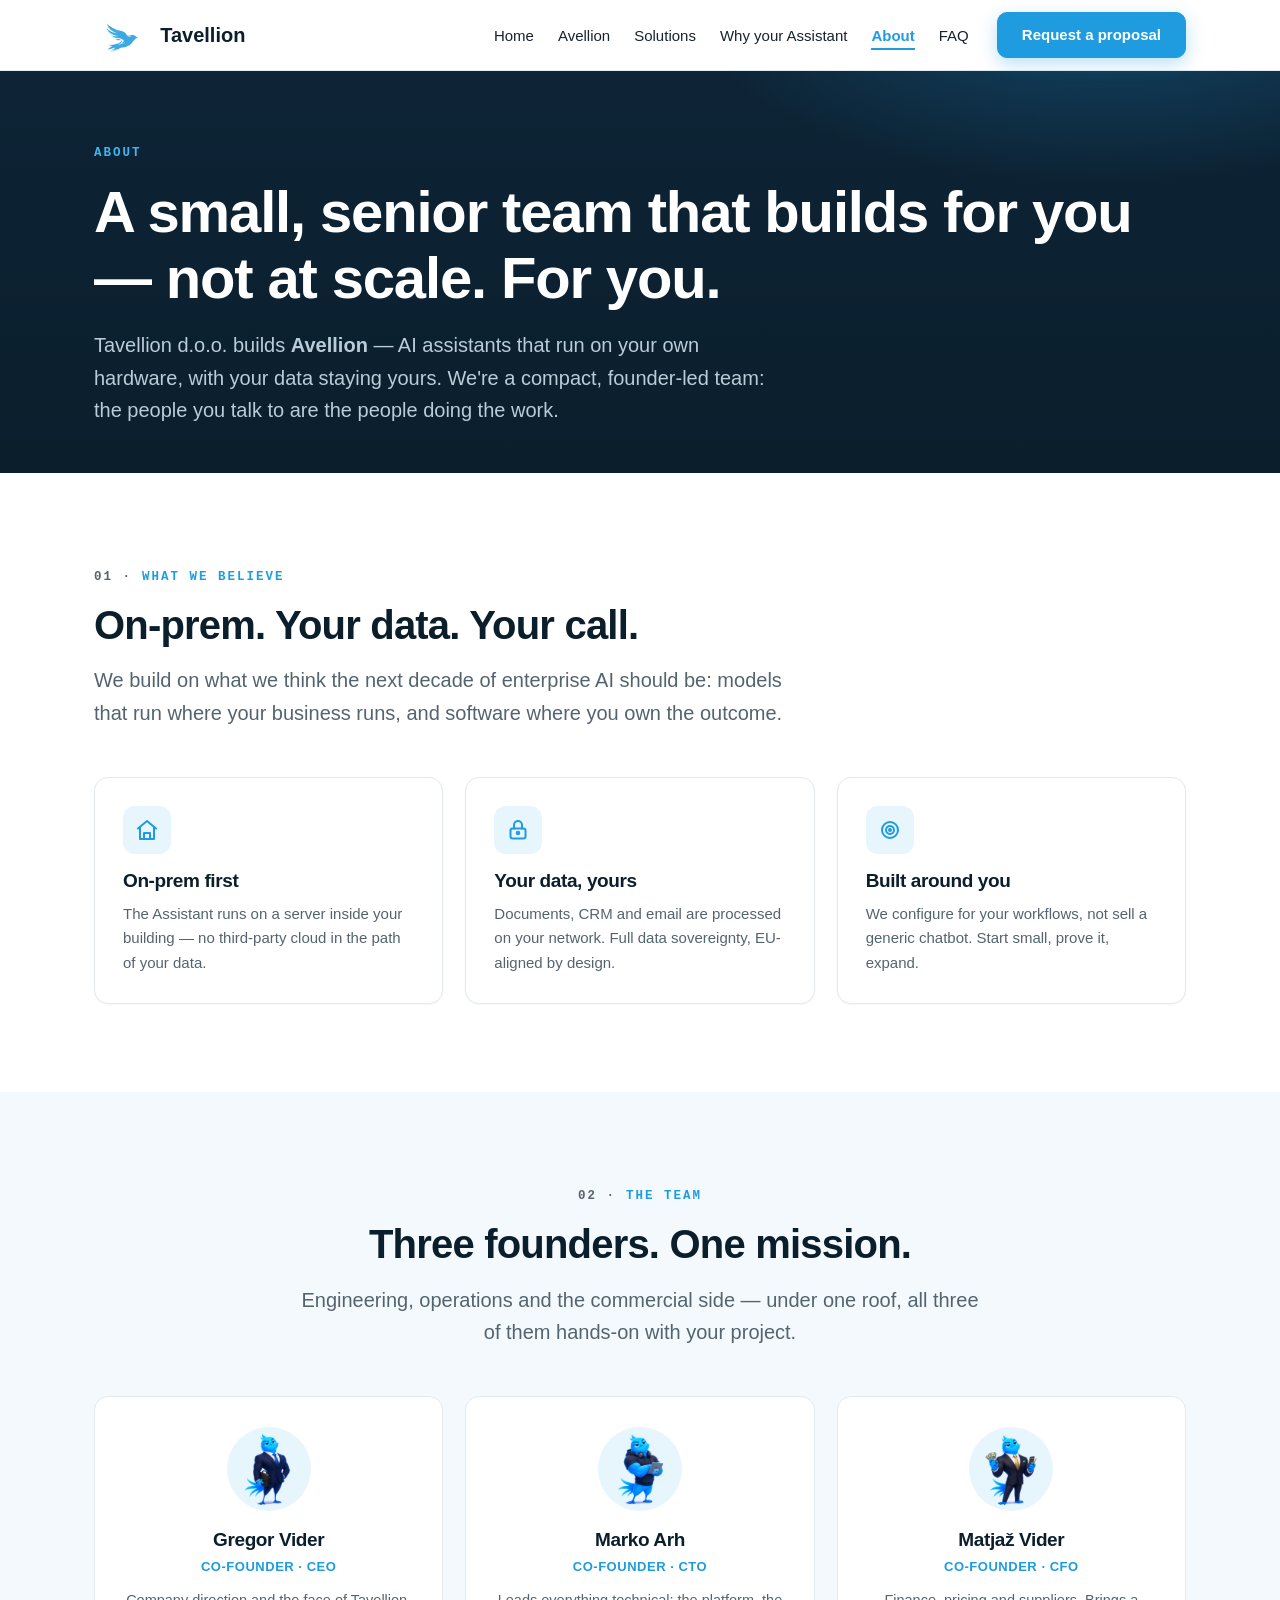
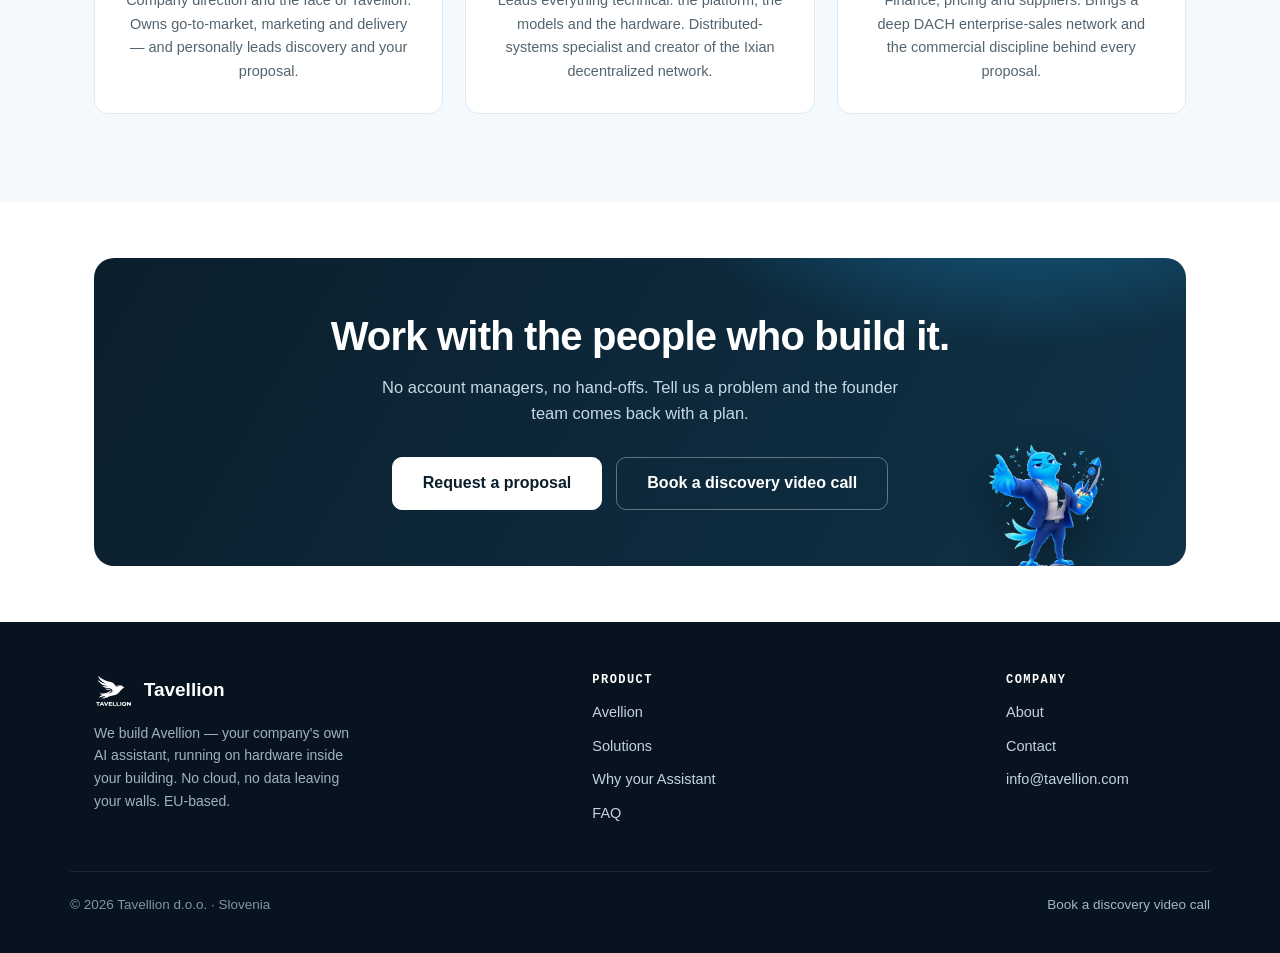
==== about.html @ 03df9ff5 "Tavellion website v9 (final design): 7 pages, Avellion characters + role work animations, owner avat" ====
<!DOCTYPE html>
<html lang="en">
<head>
<meta charset="utf-8">
<meta name="viewport" content="width=device-width,initial-scale=1">
<title>About | Tavellion</title>
<meta name="description" content="Tavellion d.o.o. is a small, senior, founder-led company building Avellion — on-premise AI assistants with your data staying yours. Meet the team: Gregor Vider, Marko Arh, Matjaž Vider.">
<link rel="icon" type="image/png" href="assets/icon.png">
<link rel="stylesheet" href="styles.css">
<noscript><style>.reveal,.diagram-wrap{opacity:1!important;transform:none!important}</style></noscript>
</head>
<body>
<a class="skip-link" href="#main">Skip to content</a>

<header class="site">
  <nav class="top" aria-label="Primary">
    <a class="brand" href="index.html"><img src="assets/logo-bird.png" alt="" width="38" height="40"><span class="word">Tavellion</span></a>
    <button class="nav-burger" aria-label="Menu" aria-expanded="false"><span></span><span></span><span></span></button>
    <ul id="navlist">
      <li><a href="index.html">Home</a></li>
      <li><a href="avellion.html">Avellion</a></li>
      <li><a href="solutions.html">Solutions</a></li>
      <li><a href="why-assistant.html">Why your Assistant</a></li>
      <li><a href="about.html" class="active">About</a></li>
      <li><a href="faq.html">FAQ</a></li>
    </ul>
    <a class="btn btn-primary nav-cta" href="contact.html">Request a proposal</a>
  </nav>
</header>

<main id="main">

<section class="pagehero">
  <div class="wrap">
    <div class="kicker">About</div>
    <h1>A small, senior team that builds for you — not at scale. For you.</h1>
    <p class="lede">Tavellion d.o.o. builds <b>Avellion</b> — AI assistants that run on your own hardware, with your data staying yours. We're a compact, founder-led team: the people you talk to are the people doing the work.</p>
  </div>
</section>

<!-- WHAT WE BELIEVE -->
<section>
  <div class="wrap">
    <div class="section-head">
      <div class="kicker"><span class="num">01 ·</span> What we believe</div>
      <h2>On-prem. Your data. Your call.</h2>
      <p class="lede">We build on what we think the next decade of enterprise AI should be: models that run where your business runs, and software where you own the outcome.</p>
    </div>
    <div class="grid grid-3">
      <div class="card reveal"><div class="ic"><svg viewBox="0 0 24 24" fill="none" stroke="currentColor" stroke-width="2" stroke-linecap="round" stroke-linejoin="round"><path d="M3 10.5 12 3l9 7.5"/><path d="M5 9.5V21h14V9.5"/><path d="M9 21v-6h6v6"/></svg></div><h3>On-prem first</h3><p>The Assistant runs on a server inside your building — no third-party cloud in the path of your data.</p></div>
      <div class="card reveal d1"><div class="ic"><svg viewBox="0 0 24 24" fill="none" stroke="currentColor" stroke-width="2" stroke-linecap="round" stroke-linejoin="round"><rect x="4.5" y="10.5" width="15" height="10" rx="2"/><path d="M8 10.5V7a4 4 0 0 1 8 0v3.5"/><circle cx="12" cy="15" r="1.3"/></svg></div><h3>Your data, yours</h3><p>Documents, CRM and email are processed on your network. Full data sovereignty, EU-aligned by design.</p></div>
      <div class="card reveal d2"><div class="ic"><svg viewBox="0 0 24 24" fill="none" stroke="currentColor" stroke-width="2" stroke-linecap="round" stroke-linejoin="round"><circle cx="12" cy="12" r="8"/><circle cx="12" cy="12" r="4"/><circle cx="12" cy="12" r="1" fill="currentColor"/></svg></div><h3>Built around you</h3><p>We configure for your workflows, not sell a generic chatbot. Start small, prove it, expand.</p></div>
    </div>
  </div>
</section>

<!-- TEAM -->
<section class="alt">
  <div class="wrap">
    <div class="section-head center">
      <div class="kicker"><span class="num">02 ·</span> The team</div>
      <h2>Three founders. One mission.</h2>
      <p class="lede" style="margin-left:auto;margin-right:auto">Engineering, operations and the commercial side — under one roof, all three of them hands-on with your project.</p>
    </div>
    <div class="team">
      <div class="member reveal">
        <img class="av work-nod" src="assets/chad/chad-ceo.png" alt="Gregor Vider" loading="lazy">
        <h3>Gregor Vider</h3>
        <div class="role">Co-Founder · CEO</div>
        <p>Company direction and the face of Tavellion. Owns go-to-market, marketing and delivery — and personally leads discovery and your proposal.</p>
      </div>
      <div class="member reveal d1">
        <img class="av work-type" src="assets/chad/chad-engineer.png" alt="Marko Arh" loading="lazy">
        <h3>Marko Arh</h3>
        <div class="role">Co-Founder · CTO</div>
        <p>Leads everything technical: the platform, the models and the hardware. Distributed-systems specialist and creator of the Ixian decentralized network.</p>
      </div>
      <div class="member reveal d2">
        <img class="av work-tally" src="assets/chad/chad-finance.png" alt="Matjaž Vider" loading="lazy">
        <h3>Matjaž Vider</h3>
        <div class="role">Co-Founder · CFO</div>
        <p>Finance, pricing and suppliers. Brings a deep DACH enterprise-sales network and the commercial discipline behind every proposal.</p>
      </div>
    </div>
  </div>
</section>

<section class="tight">
  <div class="wrap">
    <div class="cta-band">
      <img class="work-sway chadcta" src="assets/chad/chad-marketing.png" alt="" loading="lazy">
      <h2>Work with the people who build it.</h2>
      <p>No account managers, no hand-offs. Tell us a problem and the founder team comes back with a plan.</p>
      <div class="btn-row">
        <a class="btn btn-white btn-lg" href="contact.html">Request a proposal</a>
        <a class="btn btn-on-dark btn-lg" href="mailto:info@tavellion.com?subject=Discovery%20video%20call">Book a discovery video call</a>
      </div>
    </div>
  </div>
</section>

</main>

<footer class="site">
  <div class="wrap">
    <div class="fcol" style="max-width:320px">
      <div class="fbrand"><img src="assets/logo-white.svg" alt="" width="34" height="30"><span class="word">Tavellion</span></div>
      <p style="color:#9fb2bd;font-size:14px;max-width:34ch">We build Avellion — your company's own AI assistant, running on hardware inside your building. No cloud, no data leaving your walls. EU-based.</p>
    </div>
    <div class="fcol"><h4>Product</h4><a href="avellion.html">Avellion</a><a href="solutions.html">Solutions</a><a href="why-assistant.html">Why your Assistant</a><a href="faq.html">FAQ</a></div>
    <div class="fcol"><h4>Company</h4><a href="about.html">About</a><a href="contact.html">Contact</a><a href="mailto:info@tavellion.com">info@tavellion.com</a></div>
  </div>
  <div class="legal"><span>© 2026 Tavellion d.o.o. · Slovenia</span><a href="mailto:info@tavellion.com?subject=Discovery%20video%20call">Book a discovery video call</a></div>
</footer>

<script src="assets/site.js" defer></script>
</body>
</html>
---- styles.css ----
/* ============================================================
   Tavellion — v9 design C "Chad at work" (mission-control theme)
   Dark navy hero + live task demo, animated diagram,
   10/80/10 with Chad inside the 80%. Palette #1F9CE0.
   ============================================================ */
:root{
  --acc:#1F9CE0; --acc-2:#1283C0; --acc-3:#3FB6EF;
  --dark:#0B1E2C; --deep:#071420; --panel:#0E2739;
  --ink:#17242f; --mut:#54646f;
  --tint:#E7F5FD; --tintline:#BFE4F6;
  --paper:#fff; --bg-soft:#F4F9FD; --rule:#E2EAF0;
  --maxw:1140px; --navh:70px; --rad:14px;
  --shadow:0 1px 2px rgba(7,20,32,.06),0 10px 30px rgba(7,20,32,.09);
  --shadow-lift:0 6px 12px rgba(7,20,32,.10),0 26px 54px rgba(7,20,32,.16);
  --font:-apple-system,BlinkMacSystemFont,"Segoe UI",Inter,Roboto,"Helvetica Neue",Arial,sans-serif;
  --mono:ui-monospace,"SF Mono",SFMono-Regular,Menlo,Consolas,monospace;
  --ease:cubic-bezier(.22,.61,.36,1);
}
*{margin:0;padding:0;box-sizing:border-box}
html{scroll-behavior:smooth;-webkit-text-size-adjust:100%}
body{font-family:var(--font);color:var(--ink);background:var(--paper);line-height:1.62;font-size:16.5px;-webkit-font-smoothing:antialiased;overflow-x:hidden}
img{max-width:100%;display:block}
a{color:var(--acc-2);text-decoration:none}
a:hover{text-decoration:underline}
.wrap{max-width:var(--maxw);margin:0 auto;padding:0 24px}
.wrap-narrow{max-width:820px}

h1,h2,h3,h4{color:var(--dark);line-height:1.14;letter-spacing:-.02em}
h1{font-size:clamp(36px,5.4vw,58px);font-weight:800}
h2{font-size:clamp(27px,3.6vw,40px);font-weight:800}
h3{font-size:19px;font-weight:700}
p.lede{font-size:clamp(17px,1.7vw,20px);color:var(--mut);max-width:62ch}
p{max-width:70ch}
.kicker{display:inline-flex;align-items:center;gap:10px;font-family:var(--mono);font-size:12.5px;font-weight:700;letter-spacing:.16em;text-transform:uppercase;color:var(--acc);margin-bottom:16px}
.kicker .num{color:var(--mut)}

section{padding:88px 0}
section.tight{padding:56px 0}
.alt{background:var(--bg-soft)}
.tinted{background:var(--tint)}
.center{text-align:center}
.center p{margin:0 auto}
.section-head{max-width:760px;margin-bottom:48px}
.section-head.center{margin-left:auto;margin-right:auto;text-align:center}
.section-head .lede{margin-top:16px}

/* ---------- nav ---------- */
header.site{position:sticky;top:0;z-index:50;background:rgba(255,255,255,.94);backdrop-filter:blur(12px);border-bottom:1px solid var(--rule)}
nav.top{height:var(--navh);display:flex;align-items:center;gap:28px;max-width:var(--maxw);margin:0 auto;padding:0 24px}
.brand{display:flex;align-items:center;gap:11px}
.brand img{height:38px;width:auto}
.brand .word{font-size:20px;font-weight:800;color:var(--dark)}
nav.top ul{display:flex;gap:24px;list-style:none;margin-left:auto}
nav.top ul a{position:relative;color:var(--ink);font-size:15px;font-weight:500;padding:6px 0}
nav.top ul a::after{content:"";position:absolute;left:0;bottom:0;height:2px;width:100%;background:var(--acc);transform:scaleX(0);transform-origin:left;transition:transform .28s var(--ease)}
nav.top ul a:hover{color:var(--acc);text-decoration:none}
nav.top ul a:hover::after,nav.top ul a.active::after{transform:scaleX(1)}
nav.top ul a.active{color:var(--acc);font-weight:700}
.nav-burger{display:none;margin-left:auto;background:none;border:1px solid var(--rule);border-radius:8px;padding:9px 11px;cursor:pointer}
.nav-burger span{display:block;width:20px;height:2px;background:var(--dark);margin:4px 0;transition:transform .25s var(--ease),opacity .2s}
.nav-burger[aria-expanded="true"] span:nth-child(1){transform:translateY(6px) rotate(45deg)}
.nav-burger[aria-expanded="true"] span:nth-child(2){opacity:0}
.nav-burger[aria-expanded="true"] span:nth-child(3){transform:translateY(-6px) rotate(-45deg)}

/* ---------- buttons ---------- */
.btn{display:inline-block;font-weight:700;font-size:15px;padding:13px 24px;border-radius:10px;border:1.5px solid transparent;cursor:pointer;transition:transform .18s var(--ease),background .18s,border-color .18s,box-shadow .18s;color:var(--dark);background:transparent;line-height:1.15}
.btn:hover{text-decoration:none;transform:translateY(-2px)}
.btn-primary{background:var(--acc);border-color:var(--acc);color:#fff;box-shadow:0 6px 18px rgba(31,156,224,.30)}
.btn-primary:hover{background:var(--acc-2);border-color:var(--acc-2);box-shadow:0 12px 26px rgba(31,156,224,.40)}
.btn-ghost{background:#fff;border-color:var(--rule);color:var(--dark)}
.btn-ghost:hover{border-color:var(--acc);color:var(--acc)}
.btn-white{background:#fff;border-color:#fff;color:var(--dark)}
.btn-white:hover{box-shadow:0 12px 26px rgba(0,0,0,.28)}
.btn-on-dark{background:transparent;border-color:rgba(255,255,255,.35);color:#fff}
.btn-on-dark:hover{border-color:#fff;background:rgba(255,255,255,.07)}
.btn-lg{padding:16px 30px;font-size:16px}
.btn-row{display:flex;gap:14px;flex-wrap:wrap;margin-top:26px}
.btn-note{margin-top:16px;font-size:14.5px;color:var(--mut)}
.btn-note a{font-weight:600}

/* ============================================================
   HERO — dark mission control + live Chad demo
   ============================================================ */
.hero{position:relative;padding:78px 0 84px;overflow:hidden;background:radial-gradient(900px 460px at 82% -18%,rgba(31,156,224,.28),transparent 60%),linear-gradient(180deg,var(--dark) 0%,#0d2436 100%);color:#fff}
.hero h1,.hero h2,.hero h3{color:#fff}
.hero .lede{color:#b9ccd8}
.hero .kicker{color:var(--acc-3)}
.hero-grid{display:grid;grid-template-columns:1.02fr .98fr;gap:52px;align-items:center}
.badge-row{display:flex;flex-wrap:wrap;gap:10px;margin-bottom:24px}
.badge{display:inline-flex;align-items:center;gap:8px;background:rgba(255,255,255,.07);border:1px solid rgba(255,255,255,.16);color:#dbe9f2;border-radius:999px;padding:7px 15px;font-size:13.5px;font-weight:600;backdrop-filter:blur(4px)}
.badge b{color:var(--acc-3)}
.badge .dot{width:8px;height:8px;border-radius:50%;background:var(--acc-3);box-shadow:0 0 0 0 rgba(63,182,239,.6);animation:pulse 2.4s infinite}
@keyframes pulse{0%{box-shadow:0 0 0 0 rgba(63,182,239,.55)}70%{box-shadow:0 0 0 9px rgba(63,182,239,0)}100%{box-shadow:0 0 0 0 rgba(63,182,239,0)}}

/* live demo panel */
.demo{position:relative;background:rgba(255,255,255,.045);border:1px solid rgba(255,255,255,.14);border-radius:18px;box-shadow:0 30px 70px rgba(0,0,0,.4);overflow:hidden;backdrop-filter:blur(6px)}
.demo-bar{display:flex;align-items:center;gap:8px;padding:13px 18px;border-bottom:1px solid rgba(255,255,255,.1);background:rgba(255,255,255,.03)}
.demo-bar .tl{width:11px;height:11px;border-radius:50%}
.demo-bar .tl:nth-child(1){background:#ff5f57}
.demo-bar .tl:nth-child(2){background:#febc2e}
.demo-bar .tl:nth-child(3){background:#28c840}
.demo-bar .title{margin-left:10px;font-family:var(--mono);font-size:12px;color:#8fb0c2;letter-spacing:.04em}
.demo-bar .live{margin-left:auto;font-family:var(--mono);font-size:11px;color:var(--acc-3);display:flex;align-items:center;gap:7px}
.demo-bar .live i{width:7px;height:7px;border-radius:50%;background:var(--acc-3);animation:pulse 2s infinite}
.demo-body{display:grid;grid-template-columns:96px 1fr;gap:16px;padding:20px 18px 22px;min-height:330px}
.demo-chad{position:relative;display:flex;align-items:flex-end;justify-content:center}
.demo-chad img{width:118px;filter:drop-shadow(0 14px 22px rgba(0,0,0,.45))}
/* ---- work animations: each Avellion character does their own job ----
   engineer=typing · marketing=presenting · sales=pointing · support=scanning
   ops=heaving · CEO=leadership nod · finance=tallying  (replaces the old float) */
.work-type,.work-sway,.work-point,.work-scan,.work-lift,.work-nod,.work-tally{transform-origin:50% 100%;will-change:transform}
.work-type{animation:workType 1.5s ease-in-out infinite}
.work-sway{animation:workSway 3.4s ease-in-out infinite}
.work-point{animation:workPoint 2.6s ease-in-out infinite}
.work-scan{animation:workScan 2.4s ease-in-out infinite}
.work-lift{animation:workLift 2.2s ease-in-out infinite}
.work-nod{animation:workNod 3s ease-in-out infinite}
.work-tally{animation:workTally 2s ease-in-out infinite}
@keyframes workType{0%,100%{transform:translateY(0) rotate(0)}22%{transform:translateY(3px) rotate(-.8deg)}48%{transform:translateY(0)}74%{transform:translateY(2.4px) rotate(.7deg)}}
@keyframes workSway{0%,100%{transform:rotate(-1.8deg) translateX(-3px)}50%{transform:rotate(1.8deg) translateX(3px)}}
@keyframes workPoint{0%,100%{transform:rotate(0) translateY(0)}38%{transform:rotate(2.2deg) translateY(-4px)}58%{transform:rotate(2.2deg) translateY(-4px)}78%{transform:rotate(1deg) translateY(-1px)}}
@keyframes workScan{0%,100%{transform:translateX(-6px) rotate(-1.2deg)}50%{transform:translateX(6px) rotate(1.2deg)}}
@keyframes workLift{0%,100%{transform:translateY(0) scaleY(1)}30%{transform:translateY(-6px) scaleY(.985)}55%{transform:translateY(0) scaleY(1.01)}70%{transform:translateY(1px) scaleY(.995)}}
@keyframes workNod{0%,55%,100%{transform:translateY(0) rotate(0)}68%{transform:translateY(4px) rotate(2.5deg)}82%{transform:translateY(1px) rotate(1deg)}}
@keyframes workTally{0%,50%,100%{transform:translateY(0)}58%{transform:translateY(3px) rotate(-2deg)}68%{transform:translateY(0)}76%{transform:translateY(2px) rotate(1.6deg)}}
.demo-chad .bubble{position:absolute;top:-4px;left:50%;transform:translateX(-16%);background:var(--acc);color:#fff;font-size:11px;font-weight:700;padding:5px 10px;border-radius:10px;white-space:nowrap;box-shadow:0 8px 18px rgba(31,156,224,.4)}
.demo-chad .bubble::after{content:"";position:absolute;bottom:-5px;left:24%;border:6px solid transparent;border-top-color:var(--acc);border-bottom:none}
.demo-feed{display:flex;flex-direction:column;justify-content:flex-end;gap:9px;font-family:var(--mono);font-size:13.5px;min-height:0}
.demo-feed .tl2{display:flex;align-items:flex-start;gap:10px;opacity:0;transform:translateY(8px);transition:opacity .4s var(--ease),transform .4s var(--ease)}
.demo-feed .tl2.show{opacity:1;transform:none}
.demo-feed .tl2 .st{flex:0 0 auto;width:19px;height:19px;border-radius:6px;display:flex;align-items:center;justify-content:center;font-size:11px;font-weight:800;margin-top:1px}
.demo-feed .tl2.working .st{background:rgba(63,182,239,.16);color:var(--acc-3)}
.demo-feed .tl2.working .st i{width:9px;height:9px;border:2px solid var(--acc-3);border-top-color:transparent;border-radius:50%;animation:spin 1s linear infinite}
@keyframes spin{to{transform:rotate(360deg)}}
.demo-feed .tl2.done .st{background:rgba(46,204,113,.16);color:#3fd57e}
.demo-feed .tl2 .tx{color:#cfe3ee}
.demo-feed .tl2.done .tx{color:#9db8c7}
.demo-feed .tl2 .tx b{color:#eaf5fb;font-weight:700}
.demo-cap{padding:0 18px 16px;font-size:12.5px;color:#7f9aab;display:flex;justify-content:space-between;gap:10px}
.demo-cap b{color:#a9c6d6;font-weight:600}

/* ============================================================
   "Your Building" diagram — animated data flow
   ============================================================ */
.diagram-wrap{background:radial-gradient(700px 340px at 50% -10%,rgba(31,156,224,.18),transparent 65%),linear-gradient(180deg,#0c2334,#0e2739);border:1px solid rgba(255,255,255,.1);border-radius:20px;padding:26px 26px 20px;box-shadow:0 30px 70px rgba(0,0,0,.35)}
.diagram-wrap .cap{display:flex;justify-content:space-between;font-family:var(--mono);font-size:11px;letter-spacing:.14em;text-transform:uppercase;color:#7f9aab;margin-top:14px}
.diagram-wrap .cap b{color:var(--acc-3);font-weight:700}
.diagram-wrap svg{width:100%;height:auto;display:block}
.diagram-wrap text{font-family:var(--font)}
/* flow dashes travel along the links */
.flow{stroke-dasharray:7 9;animation:flow 1.1s linear infinite}
.flow.rev{animation-direction:reverse}
@keyframes flow{to{stroke-dashoffset:-16}}
/* nodes breathe */
.node-pulse{animation:np 3.2s ease-in-out infinite}
@keyframes np{0%,100%{opacity:.35}50%{opacity:.9}}
/* the Avellion core glows */
.core-glow{animation:cg 3.2s ease-in-out infinite}
@keyframes cg{0%,100%{opacity:.5}50%{opacity:1}}
.diagram-wrap{position:relative}

/* ---------- cards ---------- */
.grid{display:grid;gap:22px}
.grid-2{grid-template-columns:repeat(2,1fr)}
.grid-3{grid-template-columns:repeat(3,1fr)}
.grid-4{grid-template-columns:repeat(4,1fr)}
.card{background:#fff;border:1px solid var(--rule);border-radius:var(--rad);padding:28px;box-shadow:0 1px 2px rgba(7,20,32,.04);transition:transform .28s var(--ease),box-shadow .28s var(--ease),border-color .28s}
.card:hover{transform:translateY(-6px);box-shadow:var(--shadow-lift);border-color:var(--tintline)}
.card h3{margin-bottom:10px}
.card p{color:var(--mut);font-size:15px}
.card .idx{font-family:var(--mono);font-size:13px;font-weight:700;color:var(--acc);letter-spacing:.12em;margin-bottom:12px}
.card .ic{width:48px;height:48px;border-radius:12px;background:var(--tint);color:var(--acc);display:flex;align-items:center;justify-content:center;margin-bottom:16px}
.card .ic svg{width:24px;height:24px}
.card .chad{height:120px;margin:-44px auto 6px;width:104px;transition:transform .3s var(--ease)}
.card:hover .chad{transform:translateY(-6px)}
.card.dark{background:linear-gradient(180deg,#0e2739,#0c2233);border-color:rgba(255,255,255,.12);color:#cfe3ee}
.card.dark h3{color:#fff}
.card.dark p{color:#a9c2d0}

/* ---------- steps ---------- */
.steps{display:grid;grid-template-columns:repeat(3,1fr);gap:20px}
.step{position:relative;background:#fff;border:1px solid var(--rule);border-radius:var(--rad);padding:28px;box-shadow:0 1px 2px rgba(7,20,32,.04);transition:transform .28s var(--ease),box-shadow .28s var(--ease),border-color .28s}
.step:hover{transform:translateY(-6px);box-shadow:var(--shadow-lift);border-color:var(--tintline)}
.step .n{width:42px;height:42px;border-radius:11px;background:var(--acc);color:#fff;display:flex;align-items:center;justify-content:center;font-weight:800;font-size:17px;margin-bottom:16px;box-shadow:0 6px 16px rgba(31,156,224,.32)}
.step h3{margin-bottom:8px}
.step p{color:var(--mut);font-size:15px}
.step::after{content:"→";position:absolute;right:-15px;top:42%;color:var(--acc);font-size:22px;font-weight:800;z-index:2}
.step:last-child::after{display:none}

/* ============================================================
   10 / 80 / 10 — Chad inside the 80%
   ============================================================ */
.divide{margin-top:6px}
.share{display:flex;flex-direction:column;border-radius:16px;overflow:hidden;border:1px solid var(--rule);background:#fff}
.share .seg{position:relative;display:flex;flex-direction:column;align-items:center;justify-content:center;gap:6px;text-align:center;padding:18px 12px;overflow:hidden}
.share .s10{background:var(--dark);color:#e7f0f6;min-height:54px}
.share .s80{background:linear-gradient(120deg,var(--acc),var(--acc-2));color:#fff;min-height:170px}
.share .seg .num{font-weight:800;line-height:1;letter-spacing:-.02em}
.share .s80 .num{font-size:clamp(36px,6vw,54px)}
.share .s10 .num{font-size:clamp(20px,3vw,28px)}
.share .seg .tag{font-weight:700;text-transform:uppercase;letter-spacing:.05em;opacity:.92;max-width:28ch}
.share .s80 .tag{font-size:13px}
.share .s10 .tag{font-size:11px;letter-spacing:.04em}
.share .s80 .chad80{position:absolute;right:10%;bottom:-4px;width:130px;filter:drop-shadow(0 14px 22px rgba(0,0,0,.35))}
@media (min-width:601px){
  .share{flex-direction:row;height:170px}
  .share .seg{padding:0 10px}
  .share .s10{min-height:0;width:10%}
  .share .s80{min-height:0;width:80%}
  .share .s80 .chad80{width:120px}
}
/* 10/80/10 reveal: proportions are ALWAYS correct (never width-animated, so it can
   never render broken); a light sweep crosses the bar + numbers pop in */
.share{position:relative}
.share::after{content:"";position:absolute;inset:0;pointer-events:none;background:linear-gradient(105deg,transparent 35%,rgba(255,255,255,.42) 50%,transparent 65%);transform:translateX(-130%)}
.js .divide.in .share::after{animation:barSweep 1.15s var(--ease) .1s}
@keyframes barSweep{to{transform:translateX(130%)}}
.js .divide .num,.js .divide .tag{opacity:0;transform:translateY(10px);transition:opacity .55s var(--ease),transform .55s var(--ease)}
.js .divide.in .num,.js .divide.in .tag{opacity:1;transform:none}
.js .divide.in .s80 .num,.js .divide.in .s80 .tag{transition-delay:.18s}
.js .divide.in .s10:last-child .num,.js .divide.in .s10:last-child .tag{transition-delay:.3s}
.legend{display:grid;grid-template-columns:1fr 1fr 1fr;gap:0;margin-top:22px}
.legend .li{padding:0 28px}
.legend .li:first-child{padding-left:0}
.legend .li+.li{padding-left:28px;border-left:1px solid var(--rule)}
.legend .dot{display:inline-block;width:12px;height:12px;border-radius:3px;margin-bottom:12px}
.legend .dot.navy{background:var(--dark)}
.legend .dot.blue{background:var(--acc)}
.legend b{font-size:18px;color:var(--dark);font-weight:700}
.legend p{color:var(--mut);font-size:15px;margin-top:8px;max-width:32ch}
.legend .who{font-family:var(--mono);font-size:11px;letter-spacing:.12em;text-transform:uppercase;color:var(--acc);margin-top:12px}

/* ---------- workflow (solutions) ---------- */
.workflow{display:grid;grid-template-columns:1fr 1fr;background:#fff;border:1px solid var(--rule);border-radius:var(--rad);overflow:hidden;box-shadow:var(--shadow);transition:box-shadow .3s var(--ease),transform .3s var(--ease)}
.workflow:hover{box-shadow:var(--shadow-lift);transform:translateY(-4px)}
.workflow .wa{padding:36px;display:flex;flex-direction:column}
.workflow .wa .idx{font-family:var(--mono);font-size:13px;font-weight:700;letter-spacing:.14em;color:var(--acc);text-transform:uppercase}
.workflow .wa h3{font-size:26px;margin:12px 0 10px}
.workflow .wa p{color:var(--mut);max-width:46ch}
.workflow .wa .chadrow{margin-top:auto;padding-top:22px;display:flex;align-items:flex-end;gap:14px}
.workflow .wa .chadrow img{height:96px;filter:drop-shadow(0 10px 14px rgba(7,20,32,.18));transition:transform .3s var(--ease)}
.workflow .wa:hover .chadrow img{transform:translateY(-6px)}
.workflow .wa .chadrow .say{font-size:14px;font-weight:600;color:var(--dark);background:var(--tint);border:1px solid var(--tintline);border-radius:10px;padding:9px 12px;max-width:24ch}
.workflow .wb{padding:36px;background:linear-gradient(160deg,var(--dark),#0e2739)}
.workflow .ba{display:grid;gap:26px;height:100%;align-content:center}
.workflow .block .lab{display:block;font-family:var(--mono);font-size:11px;letter-spacing:.18em;text-transform:uppercase;margin-bottom:8px}
.workflow .before .lab{color:#7f95a2}
.workflow .after .lab{color:var(--acc-3)}
.workflow .block p{font-size:15.5px;color:#c4d9e5;margin:0}
.workflow .after{border-top:1px solid rgba(255,255,255,.14);padding-top:22px}

/* ---------- compare ---------- */
.compare{display:grid;grid-template-columns:1fr 1fr;gap:22px}
.compare .col{border-radius:var(--rad);padding:32px 34px}
.compare .them{background:var(--bg-soft);border:1px solid var(--rule)}
.compare .you{background:linear-gradient(180deg,var(--dark),#0e2739);border:1px solid rgba(255,255,255,.12);position:relative;overflow:hidden}
.compare .h{font-size:22px;margin-bottom:8px}
.compare .sub{font-size:14.5px;color:var(--mut);margin-bottom:22px}
.compare .you .sub{color:#9db8c7}
.compare .you .h{color:#fff}
.compare ul{list-style:none}
.compare li{position:relative;padding:11px 0 11px 32px;font-size:15.5px;border-top:1px solid var(--rule);color:var(--ink)}
.compare li:first-child{border-top:0}
.compare .them li{color:var(--mut)}
.compare .you li{border-top:1px solid rgba(255,255,255,.1);color:#cfe3ee}
.compare .you li::before{content:"✓";position:absolute;left:0;top:10px;color:var(--acc-3);font-weight:800}
.compare .them li::before{content:"✕";position:absolute;left:0;top:10px;color:#b9c4cc;font-weight:800}
.compare .you .chadcorner{position:absolute;right:-8px;bottom:-10px;width:118px;opacity:.95;filter:drop-shadow(0 12px 18px rgba(0,0,0,.4))}

/* ---------- team ---------- */
.team{display:grid;grid-template-columns:repeat(3,1fr);gap:22px}
.member{background:#fff;border:1px solid var(--rule);border-radius:var(--rad);padding:30px;text-align:center;transition:transform .28s var(--ease),box-shadow .28s var(--ease),border-color .28s}
.member:hover{transform:translateY(-6px);box-shadow:var(--shadow-lift);border-color:var(--tintline)}
.member .av{width:84px;height:84px;border-radius:50%;background:var(--tint);color:var(--acc);margin:0 auto 18px;display:flex;align-items:center;justify-content:center;font-size:28px;font-weight:800}
.member img.av{width:84px;height:84px;border-radius:50%;object-fit:cover;object-position:50% 18%;font-size:0;flex:0 0 auto}
.member h3{font-size:19px}
.member .role{color:var(--acc);font-weight:700;font-size:13px;letter-spacing:.04em;margin:5px 0 12px;text-transform:uppercase}
.member p{color:var(--mut);font-size:14.5px;margin:0 auto}

/* ---------- faq ---------- */
details.faq{border:1px solid var(--rule);border-radius:12px;background:#fff;margin-bottom:12px;overflow:hidden;transition:border-color .2s,box-shadow .2s}
details.faq summary{cursor:pointer;list-style:none;padding:20px 24px;font-weight:700;color:var(--dark);font-size:16.5px;display:flex;justify-content:space-between;align-items:center;gap:16px}
details.faq summary::-webkit-details-marker{display:none}
details.faq summary .pm{flex:0 0 auto;width:26px;height:26px;border-radius:7px;background:var(--tint);color:var(--acc);display:flex;align-items:center;justify-content:center;font-size:20px;font-weight:700;transition:transform .25s var(--ease),background .2s}
details.faq[open] summary .pm{transform:rotate(45deg);background:var(--acc);color:#fff}
details.faq .a{padding:0 24px 22px;color:var(--mut);font-size:16px}
details.faq[open]{border-color:var(--tintline);box-shadow:var(--shadow)}

/* ---------- form ---------- */
.form-wrap{background:#fff;border:1px solid var(--rule);border-radius:16px;box-shadow:var(--shadow);padding:34px}
.field{margin-bottom:18px}
.field label{display:block;font-weight:700;font-size:14px;color:var(--dark);margin-bottom:8px}
.field .req{color:var(--acc)}
.field input,.field textarea{width:100%;border:1px solid var(--rule);border-radius:10px;padding:13px 14px;font:inherit;font-size:15px;color:var(--ink);background:#fff;transition:border-color .16s,box-shadow .16s}
.field input:focus,.field textarea:focus{outline:none;border-color:var(--acc);box-shadow:0 0 0 3px var(--tint)}
.field textarea{min-height:120px;resize:vertical}
.field .hint{font-size:13px;color:var(--mut);margin-top:6px}
.checks{display:grid;grid-template-columns:1fr 1fr;gap:10px}
.checks label{display:flex;align-items:center;gap:10px;font-weight:500;font-size:14.5px;color:var(--ink);border:1px solid var(--rule);border-radius:10px;padding:12px 14px;cursor:pointer;transition:border-color .16s,background .16s}
.checks label:has(input:checked){border-color:var(--acc);background:var(--tint)}
.checks input{width:18px;height:18px;accent-color:var(--acc);flex:0 0 auto}
.form-note{font-size:13.5px;color:var(--mut);margin-top:14px;text-align:center}
.form-note b{color:var(--ink)}
.form-submit{width:100%;margin-top:6px}

/* ---------- cta band ---------- */
.cta-band{background:radial-gradient(600px 300px at 84% -30%,rgba(31,156,224,.5),transparent 60%),linear-gradient(120deg,var(--dark),#0f3247);color:#fff;border-radius:20px;padding:56px 48px;text-align:center;position:relative;overflow:hidden}
.cta-band>*{position:relative}
.cta-band h2{color:#fff}
.cta-band p{color:#c4d9e5;max-width:58ch;margin:14px auto 0}
.cta-band .btn-row{justify-content:center;margin-top:30px}
.cta-band .chadcta{position:absolute;right:6%;bottom:-14px;width:150px;opacity:.96;filter:drop-shadow(0 16px 24px rgba(0,0,0,.45));pointer-events:none}

/* ---------- footer ---------- */
footer.site{background:var(--deep);color:#c4d3dd;padding:52px 0 40px}
footer .wrap{display:flex;justify-content:space-between;gap:40px;flex-wrap:wrap}
footer .fbrand{display:flex;align-items:center;gap:11px;margin-bottom:14px}
footer .fbrand img{height:34px;width:auto}
footer .fbrand .word{font-size:19px;font-weight:800;color:#fff}
footer .fcol{min-width:180px}
footer .fcol h4{color:#fff;font-size:12px;letter-spacing:.12em;text-transform:uppercase;margin-bottom:14px;font-family:var(--mono);font-weight:700}
footer .fcol a{display:block;color:#c4d3dd;font-size:14.5px;margin-bottom:10px;transition:color .16s,padding-left .2s}
footer .fcol a:hover{color:#fff;text-decoration:none;padding-left:4px}
footer .legal{border-top:1px solid rgba(255,255,255,.08);margin-top:36px;padding-top:22px;font-size:13.5px;color:#7f95a1;display:flex;justify-content:space-between;gap:16px;flex-wrap:wrap;max-width:var(--maxw);margin-left:auto;margin-right:auto}
footer .legal a{color:#9fb8c6}

/* ---------- page hero (inner) ---------- */
.pagehero{padding:66px 0 46px;background:linear-gradient(180deg,#0d2436,var(--dark));color:#fff;position:relative;overflow:hidden}
.pagehero::before{content:"";position:absolute;inset:0;background:radial-gradient(700px 320px at 86% -20%,rgba(31,156,224,.3),transparent 60%);pointer-events:none}
.pagehero .wrap{position:relative}
.pagehero h1{color:#fff;margin-bottom:18px}
.pagehero .lede{color:#b9ccd8}
.pagehero .kicker{color:var(--acc-3)}

.skip-link{position:absolute;left:-9999px;top:0}
.skip-link:focus{left:16px;top:16px;background:#fff;padding:10px 16px;z-index:99}
.pull{font-size:clamp(24px,3.4vw,36px);font-weight:800;color:var(--dark);line-height:1.28;letter-spacing:-.02em;max-width:24ch}
.pull em{font-style:normal;color:var(--acc)}

/* ============================================================
   ANIMATIONS (reduced-motion aware)
   ============================================================ */
.js .reveal{opacity:0;transform:translateY(26px);transition:opacity .7s var(--ease),transform .7s var(--ease)}
.js .reveal.in{opacity:1;transform:none}
.js .reveal.d1{transition-delay:.08s}
.js .reveal.d2{transition-delay:.16s}
.js .reveal.d3{transition-delay:.24s}
.js .reveal.d4{transition-delay:.32s}
.js .hero-grid>*{opacity:0;transform:translateY(18px);animation:heroIn .8s var(--ease) forwards}
.js .hero-grid>*:nth-child(2){animation-delay:.14s}
@keyframes heroIn{to{opacity:1;transform:none}}
.js .diagram-wrap{opacity:0;transform:translateY(22px);transition:opacity .8s var(--ease),transform .8s var(--ease)}
.js .diagram-wrap.in{opacity:1;transform:none}

@media (prefers-reduced-motion:reduce){
  html{scroll-behavior:auto}
  .js .reveal,.js .diagram-wrap{opacity:1;transform:none;transition:none}
  .js .hero-grid>*{opacity:1;transform:none;animation:none}
  .flow,.node-pulse,.core-glow,.badge .dot,.demo-bar .live i{animation:none}
  .demo-chad img,.demo-chad .bubble,.share .s80 .chad80,.compare .you .chadcorner,.cta-band .chadcta,.diagram-chad,.work-type,.work-sway,.work-point,.work-scan,.work-lift,.work-nod,.work-tally{animation:none}
  .js .divide .seg{transition:none;animation:none}
  .js .divide.in .share::after{animation:none}
  .js .divide .num,.js .divide .tag{transition:none;opacity:1;transform:none}
  .card:hover,.step:hover,.member:hover,.btn:hover,.workflow{transform:none}
}

/* ---------- responsive ---------- */
@media (max-width:940px){
  nav.top{gap:20px}
  nav.top ul{display:none;position:absolute;top:var(--navh);left:0;right:0;background:#fff;flex-direction:column;gap:0;border-bottom:1px solid var(--rule);box-shadow:0 18px 30px rgba(8,22,34,.12);padding:8px 0}
  nav.top ul.open{display:flex}
  nav.top ul a{padding:15px 24px;font-size:16px}
  nav.top ul a::after{display:none}
  .nav-burger{display:inline-flex}
  .nav-cta{display:none}
  .hero-grid{grid-template-columns:1fr}
  .grid-2,.grid-3,.grid-4,.steps,.team,.workflow,.compare{grid-template-columns:1fr 1fr}
  .step::after{display:none}
  .legend{grid-template-columns:1fr;gap:24px}
  .legend .li{padding:0}
  .legend .li+.li{padding-left:0;border-left:0;border-top:1px solid var(--rule);padding-top:24px}
  section{padding:64px 0}
}
@media (max-width:600px){
  .wrap,.wrap-narrow{padding:0 20px}
  .grid-2,.grid-3,.grid-4,.steps,.team,.checks,.hero-grid{grid-template-columns:1fr}
  .demo-body{grid-template-columns:76px 1fr;gap:10px}
  .demo-chad img{width:88px}
  .workflow .wa,.workflow .wb{padding:26px 24px}
  .compare .col{padding:26px 24px}
  .cta-band{padding:44px 24px}
  .cta-band .chadcta{width:100px;opacity:.85}
  .form-wrap{padding:24px}
  .pagehero{padding:52px 0 40px}
}
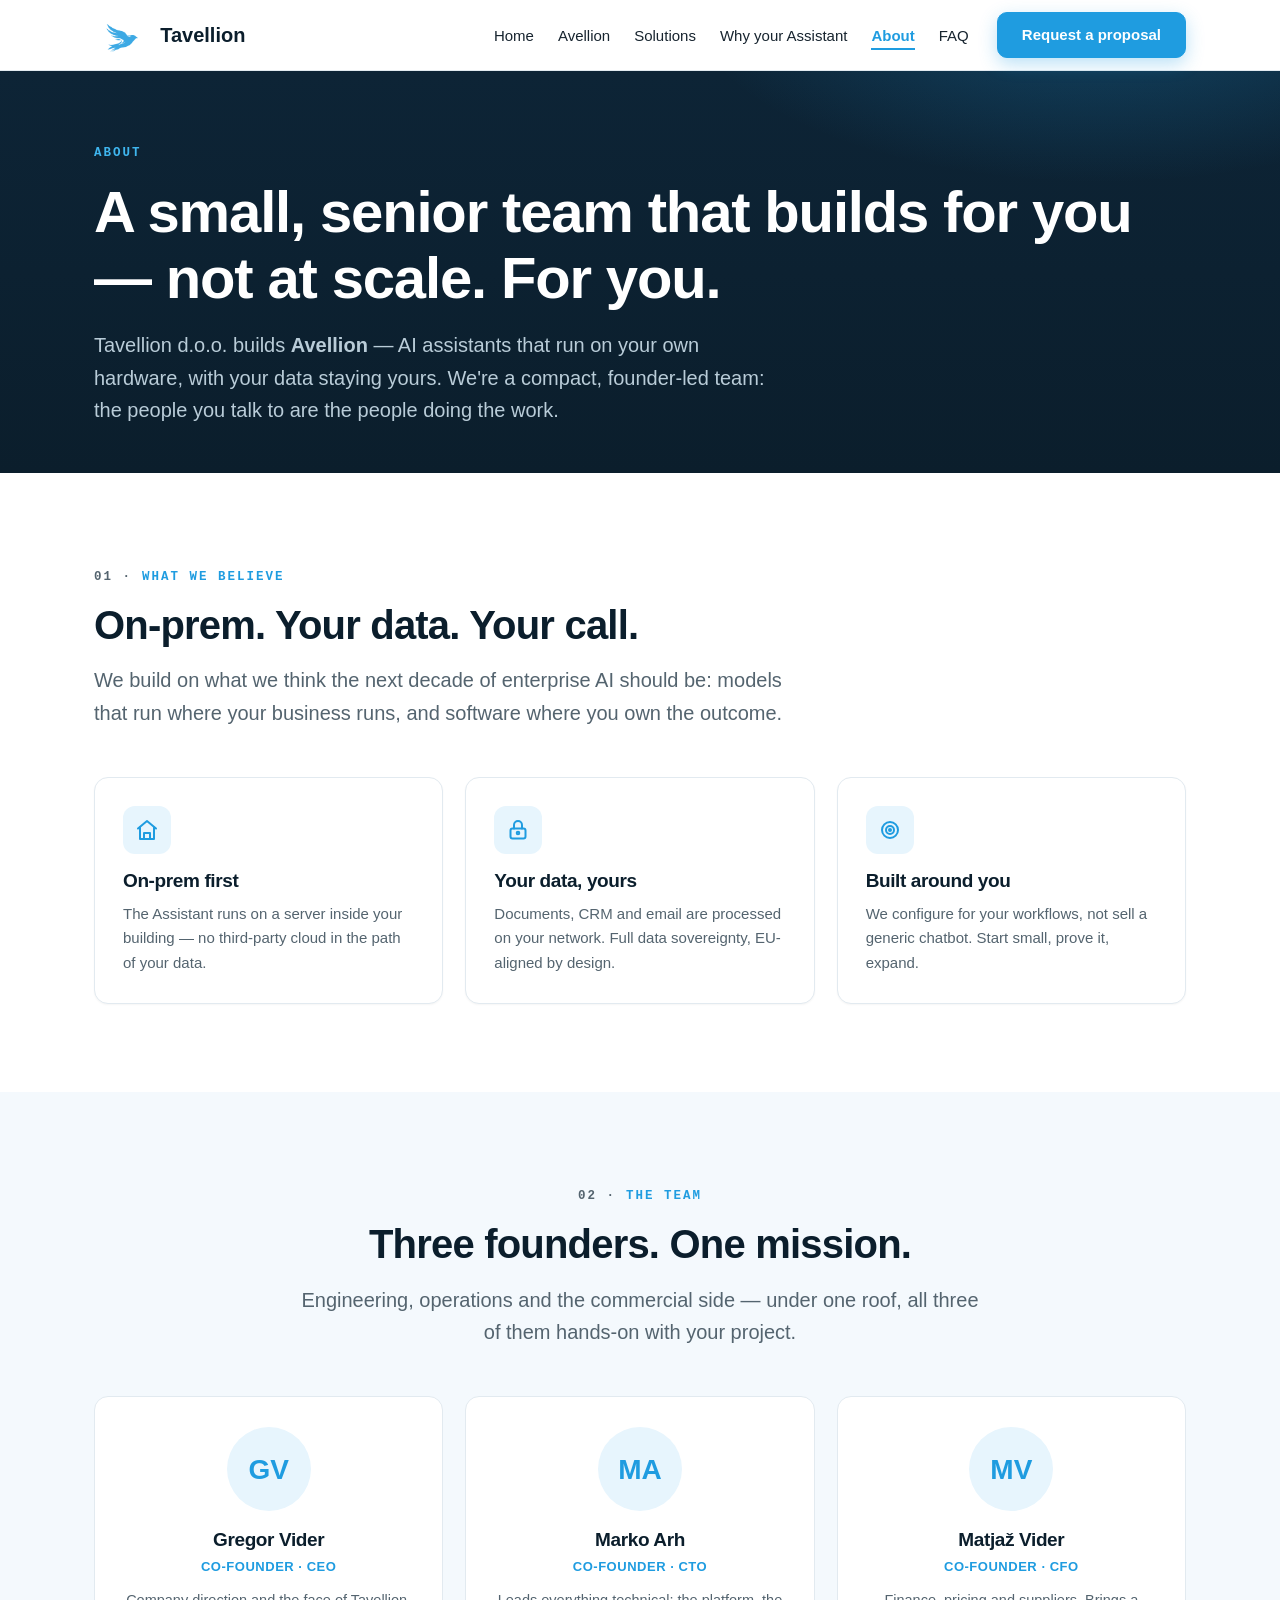
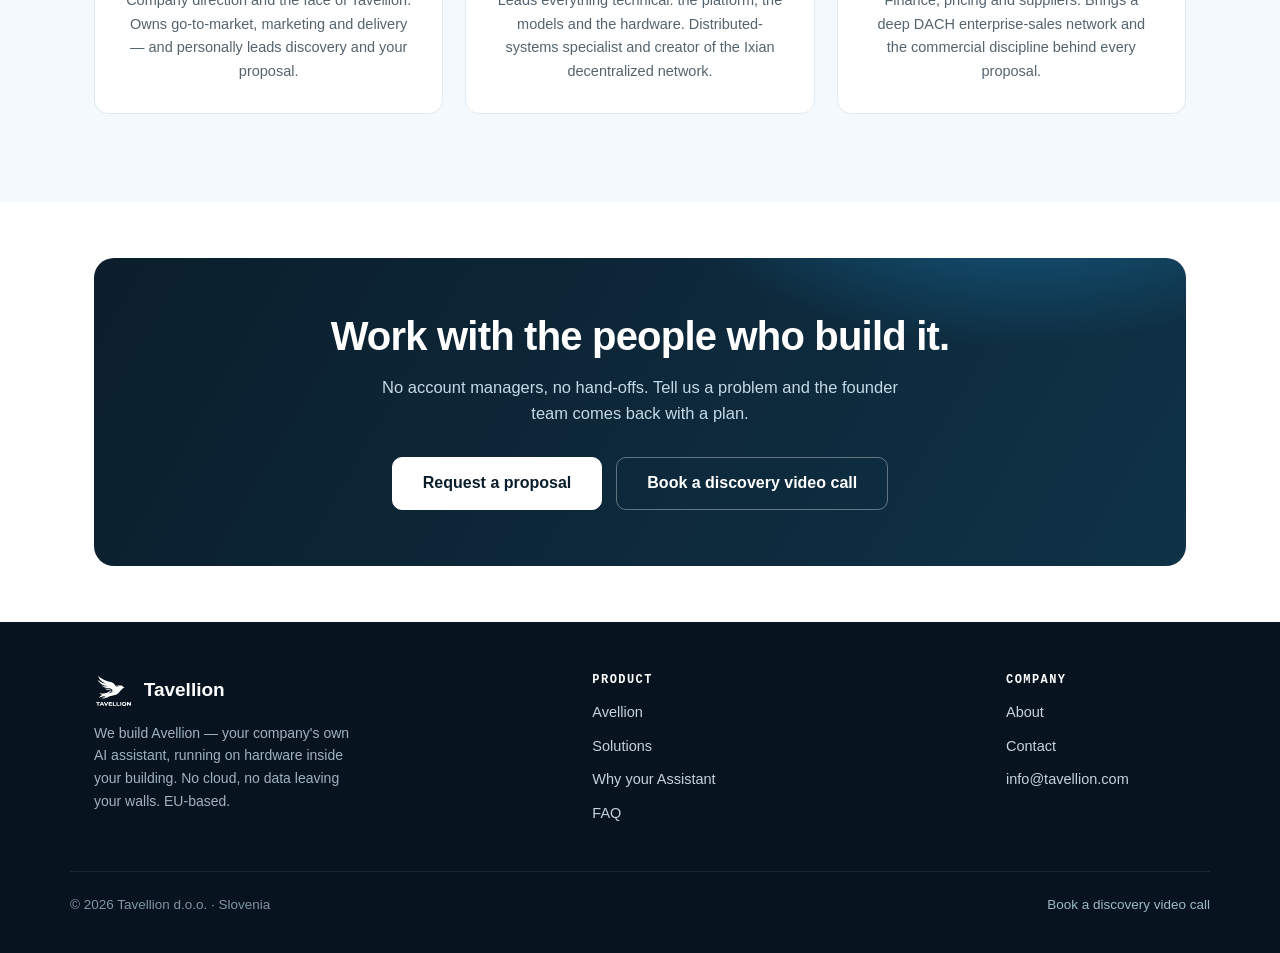
==== commit 5f5db540: "v11 redesign: new homepage (help-focused copy, real app hero, bird character removed site-wide; narr" ====
--- a/about.html
+++ b/about.html
@@ -64,19 +64,19 @@
     </div>
     <div class="team">
       <div class="member reveal">
-        <img class="av work-nod" src="assets/chad/chad-ceo.png" alt="Gregor Vider" loading="lazy">
+        <div class="av" aria-hidden="true">GV</div>
         <h3>Gregor Vider</h3>
         <div class="role">Co-Founder · CEO</div>
         <p>Company direction and the face of Tavellion. Owns go-to-market, marketing and delivery — and personally leads discovery and your proposal.</p>
       </div>
       <div class="member reveal d1">
-        <img class="av work-type" src="assets/chad/chad-engineer.png" alt="Marko Arh" loading="lazy">
+        <div class="av" aria-hidden="true">MA</div>
         <h3>Marko Arh</h3>
         <div class="role">Co-Founder · CTO</div>
         <p>Leads everything technical: the platform, the models and the hardware. Distributed-systems specialist and creator of the Ixian decentralized network.</p>
       </div>
       <div class="member reveal d2">
-        <img class="av work-tally" src="assets/chad/chad-finance.png" alt="Matjaž Vider" loading="lazy">
+        <div class="av" aria-hidden="true">MV</div>
         <h3>Matjaž Vider</h3>
         <div class="role">Co-Founder · CFO</div>
         <p>Finance, pricing and suppliers. Brings a deep DACH enterprise-sales network and the commercial discipline behind every proposal.</p>
@@ -88,7 +88,6 @@
 <section class="tight">
   <div class="wrap">
     <div class="cta-band">
-      <img class="work-sway chadcta" src="assets/chad/chad-marketing.png" alt="" loading="lazy">
       <h2>Work with the people who build it.</h2>
       <p>No account managers, no hand-offs. Tell us a problem and the founder team comes back with a plan.</p>
       <div class="btn-row">
